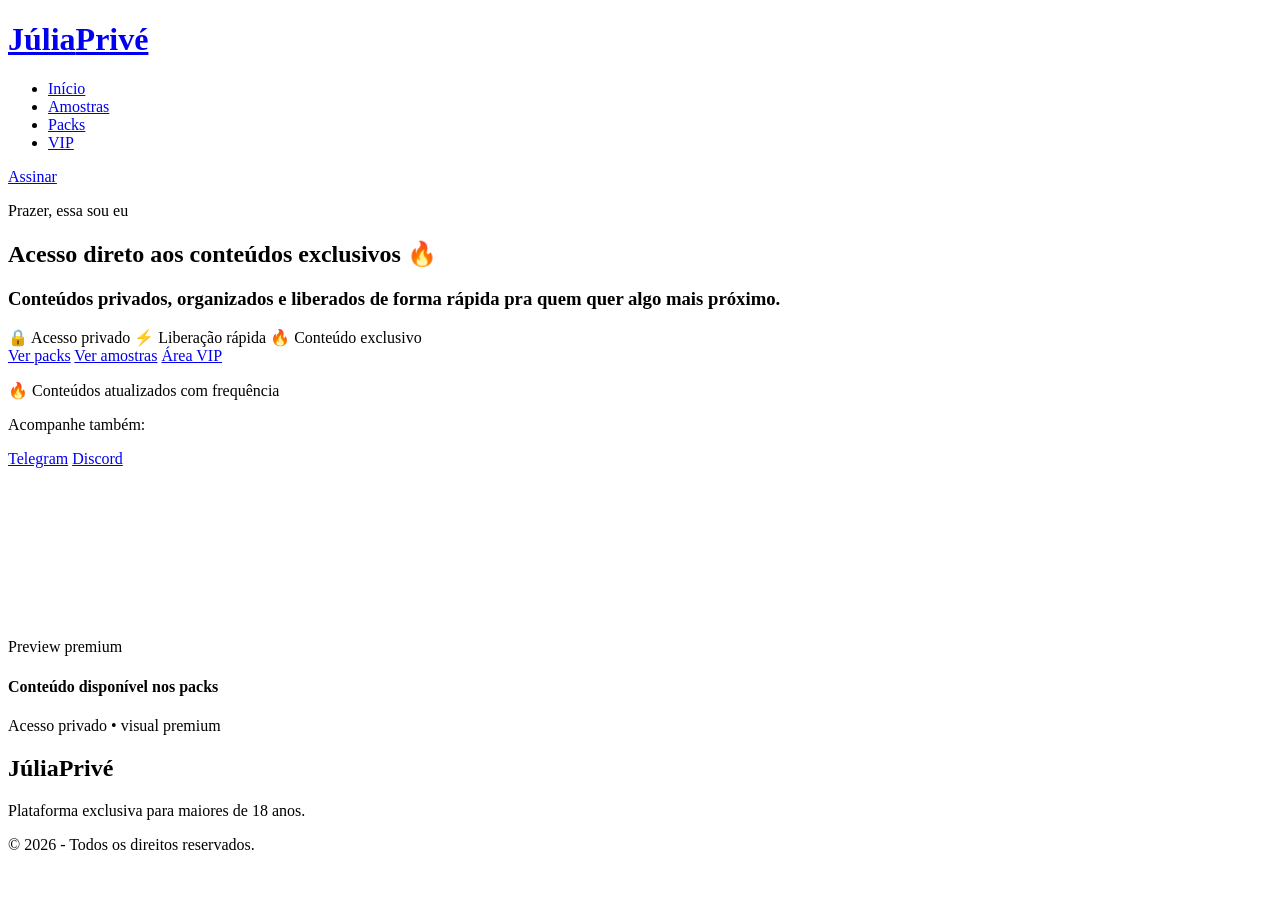
==== index.html @ 5557cbe4 "Add files via upload" ====
<!DOCTYPE html>
<html lang="pt-BR">
<head>
  <meta charset="UTF-8" />
  <meta name="viewport" content="width=device-width, initial-scale=1.0"/>
  <title>Júlia Privé | Início</title>
  <link rel="stylesheet" href="style.css"/>
</head>
<body>

<header class="header">
  <div class="container nav">
    <h1 class="logo">
      <a href="index.html">Júlia<span>Privé</span></a>
    </h1>

    <nav>
      <ul class="menu">
        <li><a href="index.html" class="ativo">Início</a></li>
        <li><a href="amostras.html">Amostras</a></li>
        <li><a href="packs.html">Packs</a></li>
        <li><a href="vip.html">VIP</a></li>
      </ul>
    </nav>

    <a href="vip.html" class="btn btn-topo">Assinar</a>
  </div>
</header>

<main>

  <section class="hero hero-premium">
    <div class="container hero-content hero-premium-grid">

      <div class="hero-text hero-premium-text">
        <p class="hero-mini">Prazer, essa sou eu</p>

        <h2 class="hero-premium-title">
          Acesso direto aos <span>conteúdos exclusivos 🔥</span>
        </h2>

        <h3 class="hero-premium-subtitle">
          Conteúdos privados, organizados e liberados de forma rápida pra quem quer algo mais próximo.
        </h3>

        <div class="hero-benefits">
          <span>🔒 Acesso privado</span>
          <span>⚡ Liberação rápida</span>
          <span>🔥 Conteúdo exclusivo</span>
        </div>

        <div class="hero-buttons hero-main-actions hero-premium-actions">
          <a href="packs.html" class="btn principal">Ver packs</a>
          <a href="amostras.html" class="btn secundario">Ver amostras</a>
          <a href="vip.html" class="btn terciario">Área VIP</a>
        </div>

        <p class="hero-proof">
          🔥 Conteúdos atualizados com frequência
        </p>

        <div class="hero-comunidade hero-premium-community">
          <p>Acompanhe também:</p>

          <div class="hero-social">
            <a href="https://t.me/SEU_LINK_AQUI" target="_blank">Telegram</a>
            <a href="https://discord.gg/SEU_LINK_AQUI" target="_blank">Discord</a>
          </div>
        </div>
      </div>

      <div class="hero-image-wrap hero-premium-image-wrap">
        <div class="hero-card hero-premium-card">
          <div class="imagem-modelo hero-premium-image">
            <video class="hero-video" autoplay muted loop playsinline>
              <source src="lau5 (1).mp4" type="video/mp4">
            </video>

            <div class="hero-preview-overlay">
              <p class="hero-preview-tag">Preview premium</p>
              <h4>Conteúdo disponível nos packs</h4>
              <span>Acesso privado • visual premium</span>
            </div>
          </div>
        </div>
      </div>

    </div>
  </section>

</main>

<footer class="footer">
  <div class="container footer-content">
    <h2>Júlia<span>Privé</span></h2>
    <p>Plataforma exclusiva para maiores de 18 anos.</p>
    <p class="copy">© 2026 - Todos os direitos reservados.</p>
  </div>
</footer>

<script src="script.js"></script>
</body>
</html>
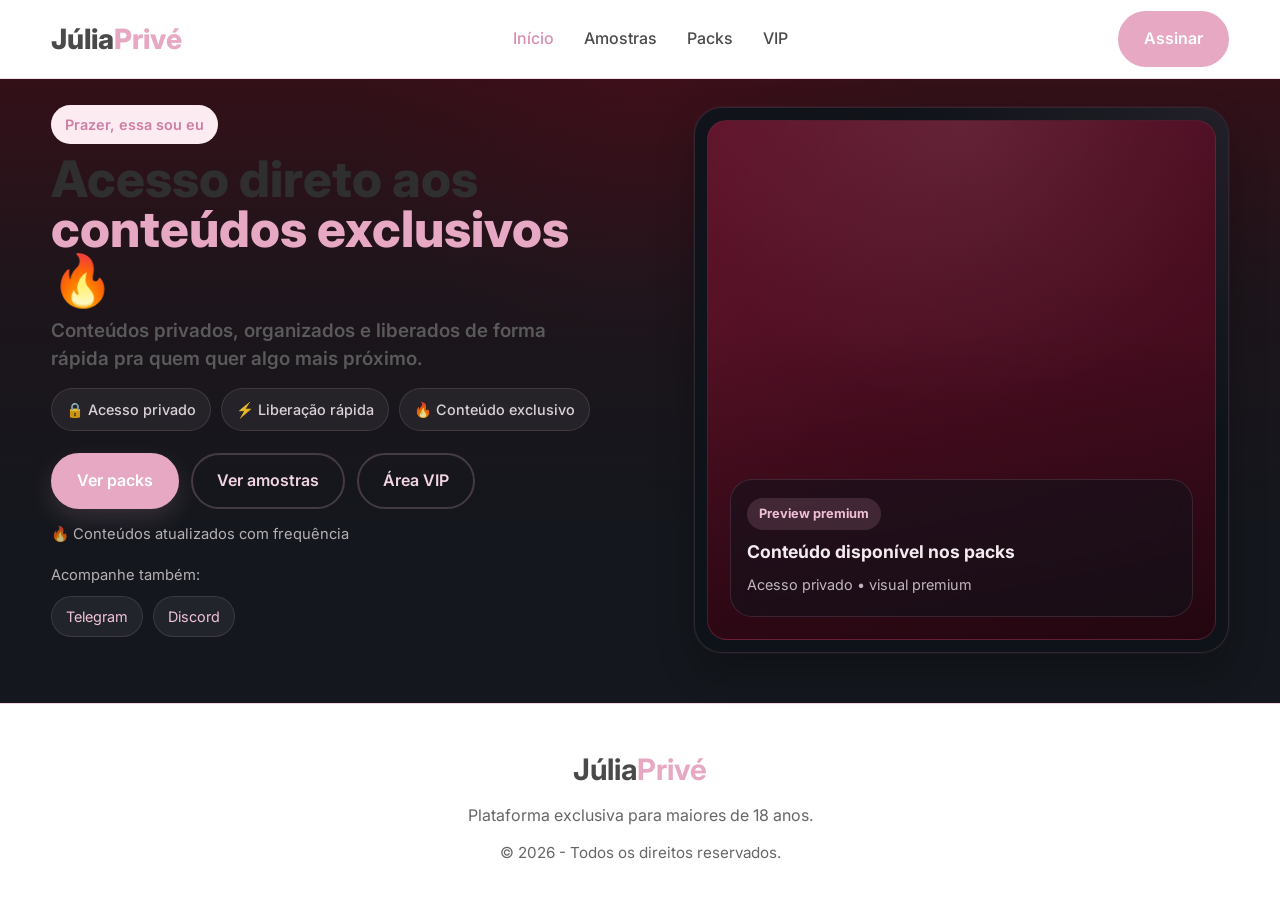
==== commit e5077288: "Add files via upload" ====
--- a/index.html
+++ b/index.html
@@ -70,8 +70,8 @@
       </div>
 
       <div class="hero-image-wrap hero-premium-image-wrap">
-        <div class="hero-card hero-premium-card">
-          <div class="imagem-modelo hero-premium-image">
+        <div class="hero-premium-card">
+          <div class="hero-premium-image">
             <video class="hero-video" autoplay muted loop playsinline>
               <source src="lau5 (1).mp4" type="video/mp4">
             </video>
@@ -100,4 +100,4 @@
 
 <script src="script.js"></script>
 </body>
-</html>+</html>
--- a/style.css
+++ b/style.css
@@ -0,0 +1,2123 @@
+@import url('https://fonts.googleapis.com/css2?family=Inter:wght@400;500;600;700;800&display=swap');
+
+* {
+  margin: 0;
+  padding: 0;
+  box-sizing: border-box;
+}
+
+html {
+  scroll-behavior: smooth;
+}
+
+body {
+  font-family: 'Inter', sans-serif;
+  background: #fffafb;
+  color: #3a3a3a;
+  line-height: 1.6;
+}
+
+.container {
+  width: min(92%, 1180px);
+  margin: 0 auto;
+}
+
+.header {
+  width: 100%;
+  background: rgba(255, 255, 255, 0.96);
+  border-bottom: 1px solid #f2dce6;
+  position: sticky;
+  top: 0;
+  z-index: 1000;
+  backdrop-filter: blur(8px);
+}
+
+.nav {
+  min-height: 78px;
+  display: flex;
+  align-items: center;
+  justify-content: space-between;
+  gap: 20px;
+}
+
+.logo {
+  font-size: 1.75rem;
+  font-weight: 800;
+  color: #4a4a4a;
+  white-space: nowrap;
+}
+
+.logo a {
+  color: inherit;
+  text-decoration: none;
+}
+
+.logo span {
+  color: #e6a8c3;
+}
+
+.menu {
+  list-style: none;
+  display: flex;
+  align-items: center;
+  gap: 30px;
+}
+
+.menu a {
+  text-decoration: none;
+  color: #4a4a4a;
+  font-weight: 500;
+  transition: 0.25s ease;
+}
+
+.menu a:hover,
+.menu a.ativo {
+  color: #d98fb2;
+}
+
+.btn {
+  display: inline-flex;
+  align-items: center;
+  justify-content: center;
+  text-decoration: none;
+  border-radius: 999px;
+  padding: 13px 24px;
+  font-weight: 600;
+  transition: 0.25s ease;
+  border: 2px solid transparent;
+}
+
+.btn-topo,
+.principal {
+  background: #e6a8c3;
+  color: #ffffff;
+  border-color: #e6a8c3;
+}
+
+.btn-topo:hover,
+.principal:hover {
+  background: #d997b5;
+  border-color: #d997b5;
+  transform: translateY(-2px);
+}
+
+.secundario {
+  background: #ffffff;
+  color: #d98fb2;
+  border-color: #efbfd2;
+}
+
+.secundario:hover {
+  background: #fff3f8;
+  transform: translateY(-2px);
+}
+
+.terciario {
+  background: #fbeaf2;
+  color: #c97ea4;
+  border-color: #f4cddd;
+}
+
+.terciario:hover {
+  background: #f7dce8;
+  transform: translateY(-2px);
+}
+
+.hero {
+  padding: 38px 0 55px;
+  background: linear-gradient(to bottom, #fffafb, #ffffff);
+}
+
+.hero-content {
+  display: grid;
+  grid-template-columns: 1fr 1fr;
+  gap: 42px;
+  align-items: center;
+}
+
+.hero-image-wrap {
+  order: 2;
+}
+
+.hero-text {
+  order: 1;
+  max-width: 560px;
+}
+
+.hero-mini {
+  display: inline-block;
+  margin-bottom: 10px;
+  padding: 8px 14px;
+  border-radius: 999px;
+  background: #fdebf2;
+  color: #cc7fa2;
+  font-size: 0.9rem;
+  font-weight: 600;
+}
+
+.hero-text h2 {
+  font-size: 3.15rem;
+  line-height: 1;
+  color: #2f2f2f;
+  margin-bottom: 12px;
+  font-weight: 800;
+}
+
+.hero-text h2 span {
+  color: #e6a8c3;
+}
+
+.hero-text h3 {
+  font-size: 1.18rem;
+  font-weight: 600;
+  color: #5a5a5a;
+  line-height: 1.45;
+  margin-bottom: 16px;
+  max-width: 540px;
+}
+
+.desc {
+  font-size: 1rem;
+  color: #666;
+  margin-bottom: 24px;
+  max-width: 520px;
+}
+
+.hero-buttons {
+  display: flex;
+  flex-wrap: wrap;
+  gap: 12px;
+  margin-bottom: 14px;
+}
+
+.hero-links-rapidos {
+  display: flex;
+  flex-wrap: wrap;
+  gap: 10px;
+  margin-bottom: 18px;
+}
+
+.quick-link {
+  display: inline-flex;
+  align-items: center;
+  justify-content: center;
+  text-decoration: none;
+  padding: 10px 16px;
+  border-radius: 999px;
+  background: #fff4f8;
+  border: 1px solid #f0d4e0;
+  color: #b87c99;
+  font-size: 0.95rem;
+  font-weight: 600;
+  transition: 0.25s ease;
+}
+
+.quick-link:hover {
+  background: #fdebf2;
+  transform: translateY(-2px);
+}
+
+.hero-points {
+  display: flex;
+  flex-wrap: wrap;
+  gap: 10px;
+}
+
+.hero-points span {
+  display: inline-flex;
+  align-items: center;
+  padding: 8px 14px;
+  border-radius: 999px;
+  background: #fff4f8;
+  border: 1px solid #f3d8e4;
+  color: #b87c99;
+  font-size: 0.92rem;
+  font-weight: 500;
+}
+
+.hero-card {
+  background: #ffffff;
+  border: 1px solid #f2d8e3;
+  border-radius: 30px;
+  padding: 16px;
+  box-shadow: 0 12px 30px rgba(230, 168, 195, 0.11);
+  max-width: 460px;
+  margin-left: auto;
+}
+
+.imagem-modelo {
+  width: 100%;
+  height: 520px;
+  border-radius: 24px;
+  background: linear-gradient(135deg, #f8e3ec, #f3d2e0);
+  display: flex;
+  align-items: center;
+  justify-content: center;
+  color: #b87095;
+  font-weight: 700;
+  font-size: 1.15rem;
+  text-align: center;
+  padding: 20px;
+}
+
+section {
+  padding: 75px 0;
+}
+
+.tag {
+  display: inline-block;
+  background: #fdebf2;
+  color: #cc7fa2;
+  padding: 8px 16px;
+  border-radius: 999px;
+  font-size: 0.9rem;
+  font-weight: 600;
+  margin-bottom: 18px;
+}
+
+.section-title {
+  text-align: center;
+  margin-bottom: 34px;
+}
+
+.section-title h3,
+.page-title {
+  font-size: 2rem;
+  color: #2f2f2f;
+  max-width: 720px;
+  margin: 0 auto;
+  line-height: 1.2;
+}
+
+.intro-cards {
+  padding-top: 35px;
+  background: #ffffff;
+}
+
+.intro-grid {
+  display: grid;
+  grid-template-columns: repeat(4, 1fr);
+  gap: 22px;
+}
+
+.intro-box {
+  background: #ffffff;
+  border: 1px solid #f2d8e3;
+  border-radius: 24px;
+  padding: 28px 22px;
+  box-shadow: 0 8px 24px rgba(233, 169, 196, 0.08);
+}
+
+.intro-box h4 {
+  color: #c97ea4;
+  margin-bottom: 10px;
+  font-size: 1.08rem;
+}
+
+.intro-box p {
+  color: #595959;
+}
+
+.footer {
+  background: #ffffff;
+  border-top: 1px solid #f2d6e2;
+  padding: 42px 0;
+}
+
+.footer-content {
+  text-align: center;
+}
+
+.footer h2 {
+  font-size: 1.85rem;
+  margin-bottom: 10px;
+  color: #4a4a4a;
+}
+
+.footer h2 span {
+  color: #e6a8c3;
+}
+
+.footer p {
+  color: #666;
+}
+
+.copy {
+  margin-top: 12px;
+  font-size: 0.95rem;
+}
+
+.page-hero {
+  padding: 90px 0 40px;
+  background: linear-gradient(to bottom, #fffafb, #ffffff);
+  text-align: center;
+}
+
+.center {
+  text-align: center;
+  margin: 0 auto;
+}
+
+.galeria-section {
+  padding-top: 30px;
+  padding-bottom: 80px;
+}
+
+.galeria-grid {
+  display: grid;
+  grid-template-columns: repeat(3, 1fr);
+  gap: 22px;
+}
+
+.galeria-item {
+  height: 280px;
+  border-radius: 24px;
+  background: linear-gradient(135deg, #fcecf3, #f6d7e4);
+  border: 1px solid #f2d7e2;
+  display: flex;
+  align-items: center;
+  justify-content: center;
+  color: #bb7599;
+  font-weight: 600;
+  box-shadow: 0 8px 24px rgba(233, 169, 196, 0.08);
+}
+
+.planos {
+  background: linear-gradient(to bottom, #fff, #fff7fa);
+}
+
+.planos-grid {
+  display: grid;
+  grid-template-columns: repeat(2, 1fr);
+  gap: 28px;
+  max-width: 900px;
+  margin: 0 auto;
+}
+
+.plano-card {
+  position: relative;
+  background: #ffffff;
+  border: 1px solid #f2d6e2;
+  border-radius: 28px;
+  padding: 35px 28px;
+  box-shadow: 0 10px 28px rgba(233, 169, 196, 0.1);
+}
+
+.plano-card h4 {
+  font-size: 1.5rem;
+  color: #2f2f2f;
+  margin-bottom: 10px;
+}
+
+.preco {
+  font-size: 2rem;
+  font-weight: 700;
+  color: #d982aa;
+  margin-bottom: 18px;
+}
+
+.plano-card ul {
+  list-style: none;
+  margin-bottom: 24px;
+}
+
+.plano-card ul li {
+  margin-bottom: 10px;
+  color: #555;
+  position: relative;
+  padding-left: 20px;
+}
+
+.plano-card ul li::before {
+  content: "•";
+  position: absolute;
+  left: 0;
+  color: #e09bb8;
+}
+
+.destaque {
+  border: 2px solid #e8a7c2;
+  transform: scale(1.02);
+}
+
+.badge {
+  position: absolute;
+  top: 18px;
+  right: 18px;
+  background: #fdeaf2;
+  color: #c7789f;
+  font-size: 0.85rem;
+  font-weight: 700;
+  padding: 8px 14px;
+  border-radius: 999px;
+}
+
+.cards {
+  display: grid;
+  grid-template-columns: repeat(4, 1fr);
+  gap: 22px;
+}
+
+.card {
+  background: #ffffff;
+  border: 1px solid #f3d9e4;
+  border-radius: 24px;
+  padding: 28px 22px;
+  box-shadow: 0 8px 24px rgba(233, 169, 196, 0.08);
+  transition: 0.3s;
+}
+
+.card:hover {
+  transform: translateY(-6px);
+}
+
+.card h4 {
+  color: #c97ea4;
+  margin-bottom: 10px;
+  font-size: 1.1rem;
+}
+
+@media (max-width: 980px) {
+  .hero-content,
+  .intro-grid,
+  .galeria-grid,
+  .planos-grid,
+  .cards {
+    grid-template-columns: 1fr;
+  }
+
+  .hero {
+    padding: 28px 0 42px;
+  }
+
+  .hero-image-wrap {
+    order: 1;
+  }
+
+  .hero-text {
+    order: 2;
+    max-width: 100%;
+    text-align: center;
+  }
+
+  .hero-text h2 {
+    font-size: 2.4rem;
+  }
+
+  .hero-text h3,
+  .desc {
+    max-width: 100%;
+    margin-left: auto;
+    margin-right: auto;
+  }
+
+  .hero-buttons,
+  .hero-links-rapidos,
+  .hero-points {
+    justify-content: center;
+  }
+
+  .hero-card {
+    max-width: 420px;
+    margin: 0 auto;
+  }
+
+  .imagem-modelo {
+    height: 430px;
+  }
+}
+
+@media (max-width: 600px) {
+  .nav {
+    min-height: 72px;
+  }
+
+  .logo {
+    font-size: 1.55rem;
+  }
+
+  .hero {
+    padding: 20px 0 34px;
+  }
+
+  .hero-content {
+    gap: 24px;
+  }
+
+  .hero-card {
+    padding: 12px;
+    border-radius: 24px;
+  }
+
+  .imagem-modelo {
+    height: 330px;
+    border-radius: 18px;
+    font-size: 1rem;
+  }
+
+  .hero-text h2 {
+    font-size: 2rem;
+  }
+
+  .hero-text h3 {
+    font-size: 1rem;
+  }
+
+  .desc {
+    font-size: 0.96rem;
+    margin-bottom: 18px;
+  }
+
+  .hero-buttons,
+  .hero-links-rapidos {
+    flex-direction: column;
+    gap: 10px;
+  }
+
+  .hero-buttons .btn,
+  .hero-links-rapidos .quick-link {
+    width: 100%;
+    padding: 14px 18px;
+  }
+
+  .hero-points {
+    justify-content: center;
+    gap: 8px;
+  }
+
+  .hero-points span {
+    font-size: 0.84rem;
+    padding: 7px 12px;
+  }
+
+  .section-title h3,
+  .page-title {
+    font-size: 1.55rem;
+  }
+
+  .intro-box,
+  .plano-card,
+  .card {
+    padding: 22px 18px;
+  }
+}
+/* BOTÕES PRINCIPAIS MAIS ORGANIZADOS */
+.hero-main-actions {
+  margin-bottom: 16px;
+}
+
+/* BLOCO COMUNIDADE */
+.hero-comunidade {
+  margin-top: 10px;
+  margin-bottom: 18px;
+}
+
+.hero-comunidade p {
+  font-size: 0.9rem;
+  color: #999;
+  margin-bottom: 6px;
+}
+
+/* LINKS TELEGRAM/DISCORD */
+.hero-social {
+  display: flex;
+  gap: 10px;
+  flex-wrap: wrap;
+}
+
+.hero-social a {
+  text-decoration: none;
+  font-size: 0.9rem;
+  color: #b87c99;
+  background: #fff4f8;
+  border: 1px solid #f0d4e0;
+  padding: 8px 14px;
+  border-radius: 999px;
+  transition: 0.2s;
+}
+
+.hero-social a:hover {
+  background: #fdebf2;
+}
+
+/* MOBILE AJUSTE */
+@media (max-width: 600px) {
+  .hero-main-actions {
+    gap: 10px;
+  }
+
+  .hero-social {
+    justify-content: center;
+  }
+}
+/* ========= AMOSTRAS ESTILO FEED DENTRO DO SITE ========= */
+
+.amostras-page {
+  background: linear-gradient(to bottom, #fffafb, #ffffff);
+}
+
+.amostras-topo {
+  padding: 34px 0 18px;
+  text-align: center;
+}
+
+.amostras-feed-section {
+  padding: 10px 0 70px;
+}
+
+.amostras-feed {
+  display: flex;
+  flex-direction: column;
+  gap: 34px;
+  align-items: center;
+}
+
+.amostra-card {
+  width: 100%;
+  display: flex;
+  justify-content: center;
+}
+
+.amostra-video-wrap {
+  position: relative;
+  width: 100%;
+  max-width: 420px;
+  border-radius: 28px;
+  overflow: hidden;
+  background: #ffffff;
+  border: 1px solid #f0d7e2;
+  box-shadow: 0 14px 34px rgba(230, 168, 195, 0.12);
+}
+
+.amostra-video {
+  display: block;
+  width: 100%;
+  height: 740px;
+  object-fit: cover;
+  background: #f5dbe6;
+}
+
+.amostra-gradient {
+  position: absolute;
+  left: 0;
+  right: 0;
+  bottom: 0;
+  height: 180px;
+  background: linear-gradient(to top, rgba(0, 0, 0, 0.55), transparent);
+  pointer-events: none;
+}
+
+.amostra-info {
+  position: absolute;
+  left: 18px;
+  bottom: 18px;
+  right: 90px;
+  z-index: 3;
+  color: #ffffff;
+}
+
+.amostra-info h3 {
+  font-size: 1.05rem;
+  margin-bottom: 6px;
+  font-weight: 700;
+}
+
+.amostra-info p {
+  font-size: 0.92rem;
+  line-height: 1.45;
+  color: rgba(255, 255, 255, 0.92);
+}
+
+.amostra-acoes {
+  position: absolute;
+  right: 14px;
+  bottom: 18px;
+  z-index: 4;
+  display: flex;
+  flex-direction: column;
+  gap: 10px;
+}
+
+.acao-btn {
+  width: 58px;
+  min-height: 58px;
+  border: none;
+  border-radius: 18px;
+  background: rgba(255, 255, 255, 0.16);
+  backdrop-filter: blur(8px);
+  color: #ffffff;
+  display: flex;
+  flex-direction: column;
+  align-items: center;
+  justify-content: center;
+  gap: 2px;
+  cursor: pointer;
+  transition: 0.22s ease;
+  padding: 6px;
+}
+
+.acao-btn:hover {
+  transform: translateY(-2px);
+  background: rgba(255, 255, 255, 0.24);
+}
+
+.acao-btn.ativo {
+  background: rgba(230, 168, 195, 0.88);
+  color: #ffffff;
+}
+
+.acao-icon {
+  font-size: 1.05rem;
+  line-height: 1;
+}
+
+.acao-texto {
+  font-size: 0.62rem;
+  font-weight: 600;
+  line-height: 1;
+}
+
+.amostra-overlay {
+  position: absolute;
+  inset: 0;
+  z-index: 5;
+  display: flex;
+  align-items: center;
+  justify-content: center;
+  padding: 22px;
+  backdrop-filter: blur(10px);
+  background: rgba(25, 16, 20, 0.38);
+}
+
+.amostra-overlay.hidden {
+  display: none;
+}
+
+.amostra-overlay-box {
+  width: 100%;
+  max-width: 310px;
+  background: rgba(255, 255, 255, 0.92);
+  border: 1px solid rgba(255, 255, 255, 0.65);
+  border-radius: 24px;
+  padding: 24px 20px;
+  text-align: center;
+  box-shadow: 0 14px 28px rgba(0, 0, 0, 0.14);
+}
+
+.overlay-mini {
+  font-size: 0.82rem;
+  color: #c97ea4;
+  font-weight: 700;
+  margin-bottom: 8px;
+}
+
+.amostra-overlay-box h3 {
+  font-size: 1.2rem;
+  line-height: 1.2;
+  color: #2f2f2f;
+  margin-bottom: 8px;
+}
+
+.amostra-overlay-box p {
+  font-size: 0.94rem;
+  color: #666;
+  margin-bottom: 16px;
+}
+
+.overlay-buttons {
+  display: flex;
+  flex-direction: column;
+  gap: 10px;
+}
+
+@media (max-width: 980px) {
+  .amostra-video {
+    height: 680px;
+  }
+}
+
+@media (max-width: 600px) {
+  .amostras-topo {
+    padding: 24px 0 12px;
+  }
+
+  .amostras-feed-section {
+    padding: 8px 0 50px;
+  }
+
+  .amostras-feed {
+    gap: 22px;
+  }
+
+  .amostra-video-wrap {
+    max-width: 100%;
+    border-radius: 22px;
+  }
+
+  .amostra-video {
+    height: 72vh;
+    min-height: 520px;
+    max-height: 760px;
+  }
+
+  .amostra-info {
+    left: 14px;
+    bottom: 14px;
+    right: 78px;
+  }
+
+  .amostra-info h3 {
+    font-size: 1rem;
+  }
+
+  .amostra-info p {
+    font-size: 0.86rem;
+  }
+
+  .amostra-acoes {
+    right: 10px;
+    bottom: 14px;
+    gap: 8px;
+  }
+
+  .acao-btn {
+    width: 52px;
+    min-height: 52px;
+    border-radius: 16px;
+  }
+
+  .amostra-overlay-box {
+    padding: 20px 16px;
+    border-radius: 20px;
+  }
+}
+/* ========= AMOSTRAS ESTILO FEED DENTRO DO SITE ========= */
+
+.amostras-page {
+  background: linear-gradient(to bottom, #fffafb, #ffffff);
+}
+
+.amostras-topo {
+  padding: 22px 0 12px;
+  text-align: center;
+}
+
+.amostras-topo .desc.center {
+  max-width: 620px;
+  margin-left: auto;
+  margin-right: auto;
+}
+
+.amostras-feed-section {
+  padding: 8px 0 50px;
+}
+
+.amostras-feed {
+  display: flex;
+  flex-direction: column;
+  gap: 22px;
+  align-items: center;
+}
+
+.amostra-card {
+  width: 100%;
+  display: flex;
+  justify-content: center;
+}
+
+.amostra-video-wrap {
+  position: relative;
+  width: 100%;
+  max-width: 430px;
+  border-radius: 24px;
+  overflow: hidden;
+  background: #ffffff;
+  border: 1px solid #f0d7e2;
+  box-shadow: 0 14px 34px rgba(230, 168, 195, 0.12);
+}
+
+.amostra-video {
+  display: block;
+  width: 100%;
+  height: 78vh;
+  min-height: 560px;
+  max-height: 820px;
+  object-fit: cover;
+  background: #f5dbe6;
+}
+
+.som-btn {
+  position: absolute;
+  top: 12px;
+  right: 12px;
+  z-index: 6;
+  width: 44px;
+  height: 44px;
+  border: none;
+  border-radius: 50%;
+  background: rgba(30, 20, 24, 0.5);
+  backdrop-filter: blur(8px);
+  color: #ffffff;
+  font-size: 1rem;
+  cursor: pointer;
+  transition: 0.22s ease;
+}
+
+.som-btn:hover {
+  transform: translateY(-2px);
+  background: rgba(30, 20, 24, 0.68);
+}
+
+.amostra-gradient {
+  position: absolute;
+  left: 0;
+  right: 0;
+  bottom: 0;
+  height: 180px;
+  background: linear-gradient(to top, rgba(0, 0, 0, 0.55), transparent);
+  pointer-events: none;
+}
+
+.amostra-info {
+  position: absolute;
+  left: 16px;
+  bottom: 16px;
+  right: 82px;
+  z-index: 3;
+  color: #ffffff;
+}
+
+.amostra-info h3 {
+  font-size: 1.05rem;
+  margin-bottom: 6px;
+  font-weight: 700;
+}
+
+.amostra-info p {
+  font-size: 0.92rem;
+  line-height: 1.45;
+  color: rgba(255, 255, 255, 0.92);
+}
+
+.amostra-acoes {
+  position: absolute;
+  right: 12px;
+  bottom: 16px;
+  z-index: 4;
+  display: flex;
+  flex-direction: column;
+  gap: 10px;
+}
+
+.acao-btn {
+  width: 58px;
+  min-height: 58px;
+  border: none;
+  border-radius: 18px;
+  background: rgba(255, 255, 255, 0.16);
+  backdrop-filter: blur(8px);
+  color: #ffffff;
+  display: flex;
+  flex-direction: column;
+  align-items: center;
+  justify-content: center;
+  gap: 2px;
+  cursor: pointer;
+  transition: 0.22s ease;
+  padding: 6px;
+}
+
+.acao-btn:hover {
+  transform: translateY(-2px);
+  background: rgba(255, 255, 255, 0.24);
+}
+
+.acao-btn.ativo {
+  background: rgba(230, 168, 195, 0.88);
+  color: #ffffff;
+}
+
+.acao-icon {
+  font-size: 1.05rem;
+  line-height: 1;
+}
+
+.acao-texto {
+  font-size: 0.62rem;
+  font-weight: 600;
+  line-height: 1;
+}
+
+.amostra-overlay {
+  position: absolute;
+  inset: 0;
+  z-index: 5;
+  display: flex;
+  align-items: center;
+  justify-content: center;
+  padding: 22px;
+  backdrop-filter: blur(10px);
+  background: rgba(25, 16, 20, 0.38);
+}
+
+.amostra-overlay.hidden {
+  display: none;
+}
+
+.amostra-overlay-box {
+  width: 100%;
+  max-width: 310px;
+  background: rgba(255, 255, 255, 0.92);
+  border: 1px solid rgba(255, 255, 255, 0.65);
+  border-radius: 24px;
+  padding: 24px 20px;
+  text-align: center;
+  box-shadow: 0 14px 28px rgba(0, 0, 0, 0.14);
+}
+
+.overlay-mini {
+  font-size: 0.82rem;
+  color: #c97ea4;
+  font-weight: 700;
+  margin-bottom: 8px;
+}
+
+.amostra-overlay-box h3 {
+  font-size: 1.2rem;
+  line-height: 1.2;
+  color: #2f2f2f;
+  margin-bottom: 8px;
+}
+
+.amostra-overlay-box p {
+  font-size: 0.94rem;
+  color: #666;
+  margin-bottom: 16px;
+}
+
+.overlay-buttons {
+  display: flex;
+  flex-direction: column;
+  gap: 10px;
+}
+
+@media (max-width: 980px) {
+  .amostra-video {
+    height: 74vh;
+    min-height: 520px;
+  }
+}
+
+@media (max-width: 600px) {
+  .amostras-topo {
+    padding: 18px 0 10px;
+  }
+
+  .amostras-feed {
+    gap: 18px;
+  }
+
+  .amostra-video-wrap {
+    max-width: 100%;
+    border-radius: 22px;
+  }
+
+  .amostra-video {
+    height: 72vh;
+    min-height: 500px;
+    max-height: 760px;
+  }
+
+  .som-btn {
+    width: 40px;
+    height: 40px;
+    top: 10px;
+    right: 10px;
+  }
+
+  .amostra-info {
+    left: 14px;
+    bottom: 14px;
+    right: 76px;
+  }
+
+  .amostra-info h3 {
+    font-size: 1rem;
+  }
+
+  .amostra-info p {
+    font-size: 0.86rem;
+  }
+
+  .amostra-acoes {
+    right: 10px;
+    bottom: 14px;
+    gap: 8px;
+  }
+
+  .acao-btn {
+    width: 52px;
+    min-height: 52px;
+    border-radius: 16px;
+  }
+
+  .amostra-overlay-box {
+    padding: 20px 16px;
+    border-radius: 20px;
+  }
+}
+.legenda-video {
+  margin-top: 4px;
+  font-size: 0.84rem;
+  line-height: 1.4;
+  color: rgba(255, 255, 255, 0.92);
+  display: -webkit-box;
+  -webkit-line-clamp: 2;
+  line-clamp: 2;
+  -webkit-box-orient: vertical;
+  overflow: hidden;
+}
+
+@media (max-width: 600px) {
+  .legenda-video {
+    font-size: 0.8rem;
+    line-height: 1.35;
+  }
+}
+/* ===== PACKS FINAL LIMPO ===== */
+
+.packs-final-page {
+  background:
+    radial-gradient(circle at top center, rgba(88, 18, 34, 0.14) 0%, rgba(88, 18, 34, 0) 34%),
+    linear-gradient(180deg, #341018 0%, #1f161b 28%, #14171d 60%, #14171d 100%);
+}
+
+.packs-final-hero {
+  padding: 24px 0 12px;
+  text-align: center;
+  background: transparent;
+}
+
+.packs-final-hero .page-title {
+  color: #f3ebef;
+}
+
+.packs-final-hero .desc.center {
+  max-width: 620px;
+  margin-left: auto;
+  margin-right: auto;
+  margin-bottom: 0;
+  color: rgba(243, 235, 239, 0.72);
+}
+
+.packs-final-section {
+  padding: 8px 0 34px;
+  background: transparent;
+}
+
+.packs-final-grid {
+  display: grid;
+  grid-template-columns: repeat(4, minmax(0, 1fr));
+  gap: 18px;
+  align-items: stretch;
+  margin-top: 8px;
+}
+
+.packs-final-card {
+  position: relative;
+  display: flex;
+  flex-direction: column;
+  min-height: 100%;
+  padding: 22px 18px;
+  border-radius: 24px;
+  background: rgba(16, 21, 28, 0.92);
+  border: 1px solid rgba(203, 128, 162, 0.14);
+  box-shadow: 0 12px 26px rgba(0, 0, 0, 0.16);
+  backdrop-filter: blur(10px);
+  transition: transform 0.26s ease, box-shadow 0.26s ease, border-color 0.26s ease;
+}
+
+.packs-final-card:hover {
+  transform: translateY(-6px);
+  box-shadow: 0 18px 34px rgba(0, 0, 0, 0.22);
+  border-color: rgba(217, 150, 181, 0.24);
+}
+
+.packs-final-chip {
+  display: inline-flex;
+  align-items: center;
+  justify-content: center;
+  align-self: flex-start;
+  padding: 7px 12px;
+  border-radius: 999px;
+  font-size: 0.78rem;
+  font-weight: 700;
+  margin-bottom: 14px;
+}
+
+.bronze-chip-pack {
+  background: #f3e4db;
+  color: #b97856;
+}
+
+.prata-chip-pack {
+  background: #ececef;
+  color: #7b7c86;
+}
+
+.gold-chip-pack {
+  background: #f5e3a5;
+  color: #8b6a00;
+}
+
+.premium-chip-pack {
+  background: #f5dde7;
+  color: #cb80a2;
+}
+
+.packs-final-card h3 {
+  font-size: 1.34rem;
+  line-height: 1.1;
+  color: #f3ebef;
+  margin-bottom: 10px;
+}
+
+.packs-final-price {
+  font-size: 1.65rem;
+  line-height: 1.05;
+  font-weight: 800;
+  color: #e08ab1;
+  margin-bottom: 10px;
+  white-space: nowrap;
+}
+
+.packs-final-sub {
+  font-size: 0.95rem;
+  color: rgba(242, 232, 236, 0.68);
+  line-height: 1.45;
+  margin-bottom: 18px;
+}
+
+.packs-final-sub-strong {
+  color: #efb6cb;
+  font-weight: 600;
+}
+
+.packs-final-list {
+  list-style: none;
+  padding: 0;
+  margin-bottom: 22px;
+  display: flex;
+  flex-direction: column;
+  gap: 10px;
+}
+
+.packs-final-list li {
+  position: relative;
+  padding-left: 18px;
+  color: rgba(242, 232, 236, 0.84);
+  line-height: 1.45;
+}
+
+.packs-final-list li::before {
+  content: "•";
+  position: absolute;
+  left: 0;
+  top: 0;
+  color: #df97b7;
+  font-weight: 700;
+}
+
+.packs-final-btn {
+  width: 100%;
+  margin-top: auto;
+}
+
+.packs-final-gold {
+  border: 2px solid rgba(230, 181, 94, 0.52);
+  box-shadow:
+    0 14px 30px rgba(0, 0, 0, 0.18),
+    0 0 0 1px rgba(230, 181, 94, 0.08);
+  transform: translateY(-2px);
+}
+
+.packs-final-gold:hover {
+  transform: translateY(-8px);
+  border-color: rgba(230, 181, 94, 0.68);
+  box-shadow:
+    0 20px 36px rgba(0, 0, 0, 0.24),
+    0 0 0 1px rgba(230, 181, 94, 0.12);
+}
+
+.packs-final-badge {
+  position: absolute;
+  top: 14px;
+  right: 14px;
+  background: rgba(120, 16, 54, 0.94);
+  color: #f3d7e2;
+  font-size: 0.76rem;
+  font-weight: 700;
+  padding: 8px 12px;
+  border-radius: 999px;
+}
+
+.packs-final-info {
+  max-width: 860px;
+  margin: 18px auto 0;
+  padding: 18px 20px;
+  border-radius: 22px;
+  background: rgba(16, 21, 28, 0.88);
+  border: 1px solid rgba(203, 128, 162, 0.12);
+  box-shadow: 0 10px 24px rgba(0, 0, 0, 0.14);
+  text-align: center;
+}
+
+.packs-final-info h4 {
+  font-size: 1.22rem;
+  color: #f3ebef;
+  margin-bottom: 10px;
+}
+
+.packs-final-info p {
+  color: rgba(242, 232, 236, 0.74);
+  line-height: 1.6;
+}
+
+@media (max-width: 1100px) {
+  .packs-final-grid {
+    grid-template-columns: repeat(2, minmax(0, 1fr));
+  }
+}
+
+@media (max-width: 600px) {
+  .packs-final-hero {
+    padding: 18px 0 10px;
+  }
+
+  .packs-final-grid {
+    grid-template-columns: 1fr;
+    gap: 14px;
+  }
+
+  .packs-final-gold {
+    order: -1;
+    transform: none;
+  }
+
+  .packs-final-gold:hover {
+    transform: translateY(-6px);
+  }
+
+  .packs-final-card {
+    padding: 20px 16px;
+    border-radius: 22px;
+  }
+
+  .packs-final-card h3 {
+    font-size: 1.26rem;
+  }
+
+  .packs-final-price {
+    font-size: 1.55rem;
+  }
+
+  .packs-final-sub,
+  .packs-final-list li {
+    font-size: 0.94rem;
+  }
+
+  .packs-final-info {
+    margin-top: 14px;
+    padding: 18px 16px;
+    border-radius: 18px;
+  }
+
+  .packs-final-info h4 {
+    font-size: 1.1rem;
+  }
+}
+/* ===== REFINO PREMIUM DOS PACKS ===== */
+
+/* topo mais integrado com header */
+.packs-final-page {
+  background:
+    linear-gradient(180deg, #1a1c22 0%, #341018 18%, #1f161b 42%, #14171d 72%, #14171d 100%);
+}
+
+.packs-final-hero {
+  padding-top: 18px;
+  padding-bottom: 10px;
+}
+
+/* cards com efeito mais premium */
+.packs-final-card {
+  overflow: hidden;
+}
+
+.packs-final-card::after {
+  content: "";
+  position: absolute;
+  inset: 0;
+  border-radius: 24px;
+  background: radial-gradient(circle at top, rgba(255,255,255,0.05), transparent 55%);
+  opacity: 0;
+  transition: opacity 0.35s ease;
+  pointer-events: none;
+}
+
+.packs-final-card:hover::after {
+  opacity: 1;
+}
+
+.packs-final-card:hover {
+  transform: translateY(-8px);
+  box-shadow: 0 22px 40px rgba(0, 0, 0, 0.26);
+}
+
+/* gold mais destacado */
+.packs-final-gold {
+  transform: translateY(-6px) scale(1.03);
+  border: 2px solid rgba(230, 181, 94, 0.72);
+  box-shadow:
+    0 18px 34px rgba(0, 0, 0, 0.22),
+    0 0 0 1px rgba(230, 181, 94, 0.10),
+    0 0 18px rgba(230, 181, 94, 0.10);
+}
+
+.packs-final-gold:hover {
+  transform: translateY(-10px) scale(1.03);
+  box-shadow:
+    0 24px 42px rgba(0, 0, 0, 0.28),
+    0 0 0 1px rgba(230, 181, 94, 0.14),
+    0 0 24px rgba(230, 181, 94, 0.14);
+}
+
+/* brilho contínuo no gold */
+.packs-final-gold::before {
+  content: "";
+  position: absolute;
+  top: -20%;
+  left: -140%;
+  width: 70%;
+  height: 160%;
+  background: linear-gradient(
+    115deg,
+    transparent 0%,
+    rgba(255, 245, 210, 0.00) 35%,
+    rgba(255, 245, 210, 0.08) 46%,
+    rgba(255, 245, 210, 0.20) 50%,
+    rgba(255, 245, 210, 0.08) 54%,
+    rgba(255, 245, 210, 0.00) 65%,
+    transparent 100%
+  );
+  transform: skewX(-20deg);
+  pointer-events: none;
+  animation: packsFinalGoldShine 6s linear infinite;
+  z-index: 1;
+}
+
+.packs-final-gold > * {
+  position: relative;
+  z-index: 2;
+}
+
+@keyframes packsFinalGoldShine {
+  0% {
+    left: -140%;
+  }
+  100% {
+    left: 160%;
+  }
+}
+
+/* botão do gold um pouco mais forte */
+.packs-final-gold .packs-final-btn {
+  box-shadow: 0 8px 18px rgba(230, 168, 195, 0.16);
+}
+
+/* mobile */
+@media (max-width: 600px) {
+  .packs-final-hero {
+    padding-top: 14px;
+    padding-bottom: 8px;
+  }
+
+  .packs-final-grid {
+    display: flex;
+    flex-direction: column;
+    gap: 12px;
+  }
+
+  .packs-final-gold {
+    order: -1;
+    transform: none;
+  }
+
+  .packs-final-gold:hover {
+    transform: translateY(-6px);
+  }
+
+  .packs-final-gold::before {
+    width: 85%;
+    height: 170%;
+    animation: packsFinalGoldShine 5.2s linear infinite;
+  }
+
+  .packs-final-card {
+    padding: 18px 16px;
+  }
+
+  .packs-final-info {
+    margin-top: 12px;
+  }
+}
+/* correção real do topo do Gold */
+.packs-final-gold {
+  padding-top: 22px;
+}
+
+.packs-final-gold .packs-final-badge {
+  position: absolute;
+  top: 12px;
+  right: 12px;
+  padding: 6px 10px;
+  font-size: 0.72rem;
+  line-height: 1;
+  white-space: nowrap;
+  width: max-content;
+  max-width: max-content;
+  z-index: 4;
+}
+
+.packs-final-gold .packs-final-chip {
+  margin-top: 0;
+  margin-bottom: 14px;
+}
+
+@media (max-width: 600px) {
+  .packs-final-gold {
+    padding-top: 20px;
+  }
+
+  .packs-final-gold .packs-final-badge {
+    top: 10px;
+    right: 10px;
+    padding: 6px 9px;
+    font-size: 0.68rem;
+  }
+}
+/* ===== HERO PREMIUM DA HOME ===== */
+
+.hero-premium {
+  padding: 26px 0 48px;
+  background:
+    radial-gradient(circle at top center, rgba(108, 10, 34, 0.18) 0%, rgba(108, 10, 34, 0) 32%),
+    linear-gradient(180deg, #341018 0%, #1d151b 34%, #14171d 72%, #14171d 100%);
+}
+
+.hero-premium-grid {
+  display: grid;
+  grid-template-columns: 1.05fr 0.95fr;
+  gap: 52px;
+  align-items: center;
+}
+
+.hero-premium-text {
+  max-width: 620px;
+}
+
+.hero-premium-title {
+  font-size: 3.05rem;
+  line-height: 1.05;
+  color: #f4ebef;
+  margin-bottom: 14px;
+  font-weight: 800;
+}
+
+.hero-premium-title span {
+  color: #e6a8c3;
+}
+
+.hero-premium-subtitle {
+  font-size: 1.15rem;
+  font-weight: 600;
+  color: rgba(244, 235, 239, 0.88);
+  line-height: 1.45;
+  margin-bottom: 18px;
+  max-width: 560px;
+}
+
+.hero-benefits {
+  display: flex;
+  flex-wrap: wrap;
+  gap: 10px;
+  margin-bottom: 22px;
+}
+
+.hero-benefits span {
+  display: inline-flex;
+  align-items: center;
+  padding: 9px 14px;
+  border-radius: 999px;
+  background: rgba(255, 255, 255, 0.06);
+  border: 1px solid rgba(235, 181, 205, 0.14);
+  color: rgba(244, 235, 239, 0.88);
+  font-size: 0.9rem;
+  font-weight: 500;
+  backdrop-filter: blur(8px);
+}
+
+.hero-premium-actions {
+  margin-bottom: 14px;
+}
+
+.hero-premium-actions .btn.principal {
+  box-shadow: 0 10px 24px rgba(230, 168, 195, 0.16);
+}
+
+.hero-premium-actions .btn.secundario,
+.hero-premium-actions .btn.terciario {
+  background: transparent;
+  color: #f2d5e1;
+  border-color: rgba(233, 186, 210, 0.22);
+}
+
+.hero-premium-actions .btn.secundario:hover,
+.hero-premium-actions .btn.terciario:hover {
+  background: rgba(255, 255, 255, 0.06);
+  border-color: rgba(233, 186, 210, 0.34);
+}
+
+.hero-proof {
+  font-size: 0.92rem;
+  color: rgba(244, 235, 239, 0.72);
+  margin-bottom: 18px;
+}
+
+.hero-premium-community {
+  margin-bottom: 18px;
+}
+
+.hero-premium-community p {
+  font-size: 0.92rem;
+  color: rgba(244, 235, 239, 0.72);
+  margin-bottom: 8px;
+}
+
+.hero-social a {
+  background: rgba(255, 255, 255, 0.06);
+  border-color: rgba(235, 181, 205, 0.14);
+  color: #f0c4d8;
+}
+
+.hero-social a:hover {
+  background: rgba(255, 255, 255, 0.1);
+}
+
+.hero-premium-points span {
+  background: rgba(108, 10, 34, 0.28);
+  border-color: rgba(235, 181, 205, 0.16);
+  color: #efc8d8;
+}
+
+.hero-premium-image-wrap {
+  order: 2;
+}
+
+.hero-premium-card {
+  background: rgba(15, 20, 27, 0.92);
+  border: 1px solid rgba(213, 141, 175, 0.16);
+  box-shadow:
+    0 18px 38px rgba(0, 0, 0, 0.24),
+    0 0 0 1px rgba(213, 141, 175, 0.06);
+  padding: 12px;
+  border-radius: 28px;
+  width: 100%;
+  max-width: 100%;
+  margin: 0 auto;
+  position: relative;
+  overflow: hidden;
+}
+
+.hero-premium-card::before {
+  content: "";
+  position: absolute;
+  inset: -20%;
+  background: radial-gradient(circle at top right, rgba(230, 168, 195, 0.12), transparent 42%);
+  pointer-events: none;
+}
+
+.hero-premium-image {
+  position: relative;
+  width: 100%;
+  height: 520px;
+  border-radius: 20px;
+  background:
+    linear-gradient(145deg, rgba(98, 15, 40, 0.95), rgba(58, 10, 26, 0.95));
+  border: 1px solid rgba(219, 150, 182, 0.12);
+  overflow: hidden;
+}
+
+.hero-premium-image::before {
+  content: "";
+  position: absolute;
+  inset: 0;
+  background:
+    linear-gradient(135deg, rgba(255, 255, 255, 0.02), transparent 45%),
+    radial-gradient(circle at top, rgba(255,255,255,0.08), transparent 50%);
+  pointer-events: none;
+}
+
+.hero-preview-overlay {
+  position: absolute;
+  inset: auto 22px 22px 22px;
+  background: rgba(15, 20, 27, 0.52);
+  border: 1px solid rgba(233, 186, 210, 0.14);
+  backdrop-filter: blur(10px);
+  border-radius: 22px;
+  padding: 18px 16px;
+  text-align: left;
+  color: #f4ebef;
+}
+
+.hero-preview-tag {
+  display: inline-block;
+  margin-bottom: 8px;
+  padding: 6px 12px;
+  border-radius: 999px;
+  background: rgba(230, 168, 195, 0.16);
+  color: #efbfd4;
+  font-size: 0.8rem;
+  font-weight: 700;
+}
+
+.hero-preview-overlay h4 {
+  font-size: 1.1rem;
+  margin-bottom: 6px;
+  color: #f4ebef;
+}
+
+.hero-preview-overlay span {
+  font-size: 0.9rem;
+  color: rgba(244, 235, 239, 0.76);
+}
+
+/* hover sutil */
+.hero-premium-card,
+.hero-premium-actions .btn,
+.hero-social a,
+.hero-premium-points span,
+.hero-benefits span {
+  transition: 0.28s ease;
+}
+
+.hero-premium-card:hover {
+  transform: translateY(-4px);
+  box-shadow:
+    0 24px 44px rgba(0, 0, 0, 0.28),
+    0 0 0 1px rgba(213, 141, 175, 0.08);
+}
+
+/* MOBILE */
+@media (max-width: 980px) {
+  .hero-premium-grid {
+    grid-template-columns: 1fr;
+    gap: 28px;
+  }
+
+  .hero-premium-text {
+    order: 2;
+    max-width: 100%;
+    text-align: center;
+  }
+
+  .hero-premium-subtitle {
+    max-width: 100%;
+  }
+
+  .hero-benefits,
+  .hero-premium-actions,
+  .hero-social,
+  .hero-premium-points {
+    justify-content: center;
+  }
+
+  .hero-premium-card {
+    width: 100%;
+    max-width: 460px;
+    margin: 0 auto;
+  }
+
+  .hero-premium-image {
+    height: 640px;
+  }
+}
+
+/* ===== VIDEO NO HERO ===== */
+
+.hero-premium-image {
+  position: relative;
+  overflow: hidden;
+}
+
+.hero-video {
+  position: absolute;
+  inset: 0;
+  width: 100%;
+  height: 100%;
+  display: block;
+  object-fit: cover;
+  object-position: center;
+  z-index: 1;
+  filter: brightness(0.9) contrast(1.05);
+}
+
+.hero-premium-image::after {
+  content: "";
+  position: absolute;
+  inset: 0;
+  background: linear-gradient(to top, rgba(0, 0, 0, 0.38), transparent 60%);
+  z-index: 2;
+  pointer-events: none;
+}
+
+.hero-preview-overlay {
+  z-index: 3;
+}
+
+@media (max-width: 600px) {
+  .hero-video {
+    border-radius: 18px;
+  }
+}
+/* ===== MOBILE HOME NOVO E LIMPO ===== */
+@media (max-width: 700px) {
+  .header {
+    position: sticky;
+    top: 0;
+    z-index: 1000;
+  }
+
+  .nav {
+    min-height: auto;
+    padding: 10px 0;
+    display: flex;
+    flex-direction: column;
+    align-items: center;
+    gap: 8px;
+  }
+
+  .logo {
+    font-size: 1.35rem;
+    text-align: center;
+  }
+
+  nav {
+    width: 100%;
+  }
+
+  .menu {
+    display: flex;
+    justify-content: center;
+    flex-wrap: wrap;
+    gap: 6px;
+    padding: 0;
+    white-space: normal;
+    overflow: visible;
+  }
+
+  .menu li {
+    list-style: none;
+    flex: 0 0 auto;
+  }
+
+  .menu a {
+    display: inline-flex;
+    align-items: center;
+    justify-content: center;
+    padding: 6px 10px;
+    border-radius: 999px;
+    background: transparent;
+    border: 1px solid #f0d4e0;
+    font-size: 0.8rem;
+    min-width: 0;
+  }
+
+  .btn-topo {
+    display: inline-flex;
+    width: auto;
+    padding: 8px 16px;
+    font-size: 0.86rem;
+  }
+
+  .hero-premium {
+    padding: 12px 0 24px;
+  }
+
+  .hero-premium-grid {
+    display: flex;
+    flex-direction: column;
+    gap: 16px;
+  }
+
+  .hero-premium-text {
+    order: 1;
+    text-align: center;
+    max-width: 100%;
+  }
+
+  .hero-image-wrap,
+  .hero-premium-image-wrap {
+    order: 2;
+  }
+
+  .hero-premium-title {
+    font-size: 1.9rem;
+    line-height: 1.08;
+    margin-bottom: 10px;
+  }
+
+  .hero-premium-subtitle {
+    font-size: 0.96rem;
+    line-height: 1.42;
+    margin-bottom: 12px;
+    max-width: 100%;
+  }
+
+  .hero-benefits {
+    gap: 8px;
+    margin-bottom: 14px;
+    justify-content: center;
+  }
+
+  .hero-benefits span {
+    width: 100%;
+    justify-content: center;
+    font-size: 0.84rem;
+    padding: 9px 10px;
+  }
+
+  .hero-premium-actions {
+    display: flex;
+    flex-direction: column;
+    gap: 8px;
+    margin-bottom: 10px;
+  }
+
+  .hero-premium-actions .btn {
+    width: 100%;
+    padding: 12px 12px;
+    font-size: 0.92rem;
+  }
+
+  .hero-proof {
+    font-size: 0.82rem;
+    margin-bottom: 8px;
+  }
+
+  .hero-premium-community {
+    margin-bottom: 0;
+  }
+
+  .hero-premium-community p {
+    font-size: 0.82rem;
+    margin-bottom: 6px;
+  }
+
+  .hero-social {
+    display: grid;
+    grid-template-columns: 1fr 1fr;
+    gap: 8px;
+  }
+
+  .hero-social a {
+    justify-content: center;
+    text-align: center;
+    padding: 9px 8px;
+    font-size: 0.84rem;
+  }
+
+  .hero-premium-image-wrap {
+    width: 100%;
+    display: flex;
+    justify-content: center;
+  }
+
+  .hero-premium-card {
+    width: 100%;
+    max-width: 420px;
+    margin: 0 auto;
+    padding: 10px;
+    border-radius: 22px;
+  }
+
+  .hero-premium-image {
+    width: 100%;
+    height: min(72vh, 640px);
+    min-height: 520px;
+    aspect-ratio: auto;
+    border-radius: 18px;
+  }
+
+  .hero-video {
+    width: 100%;
+    height: 100%;
+    object-fit: cover;
+    border-radius: 18px;
+  }
+
+  .hero-preview-overlay {
+    left: 10px;
+    right: 10px;
+    bottom: 10px;
+    padding: 12px 10px;
+    border-radius: 16px;
+  }
+
+  .hero-preview-overlay h4 {
+    font-size: 0.95rem;
+    margin-bottom: 4px;
+  }
+
+  .hero-preview-overlay span {
+    font-size: 0.8rem;
+  }
+
+  .hero-preview-tag {
+    font-size: 0.72rem;
+    padding: 5px 9px;
+    margin-bottom: 6px;
+  }
+
+  .footer {
+    padding: 26px 0;
+  }
+
+  .footer h2 {
+    font-size: 1.55rem;
+  }
+
+  .footer p,
+  .copy {
+    font-size: 0.9rem;
+  }
+}
+@media (max-width: 700px) {
+  .hero-premium-card {
+    width: 100%;
+    max-width: 420px;
+    padding: 8px;
+  }
+
+  .hero-premium-image {
+    width: 100%;
+    height: min(70vh, 620px);
+    min-height: 500px;
+    aspect-ratio: auto;
+    border-radius: 16px;
+  }
+
+  .hero-video {
+    border-radius: 16px;
+  }
+}
